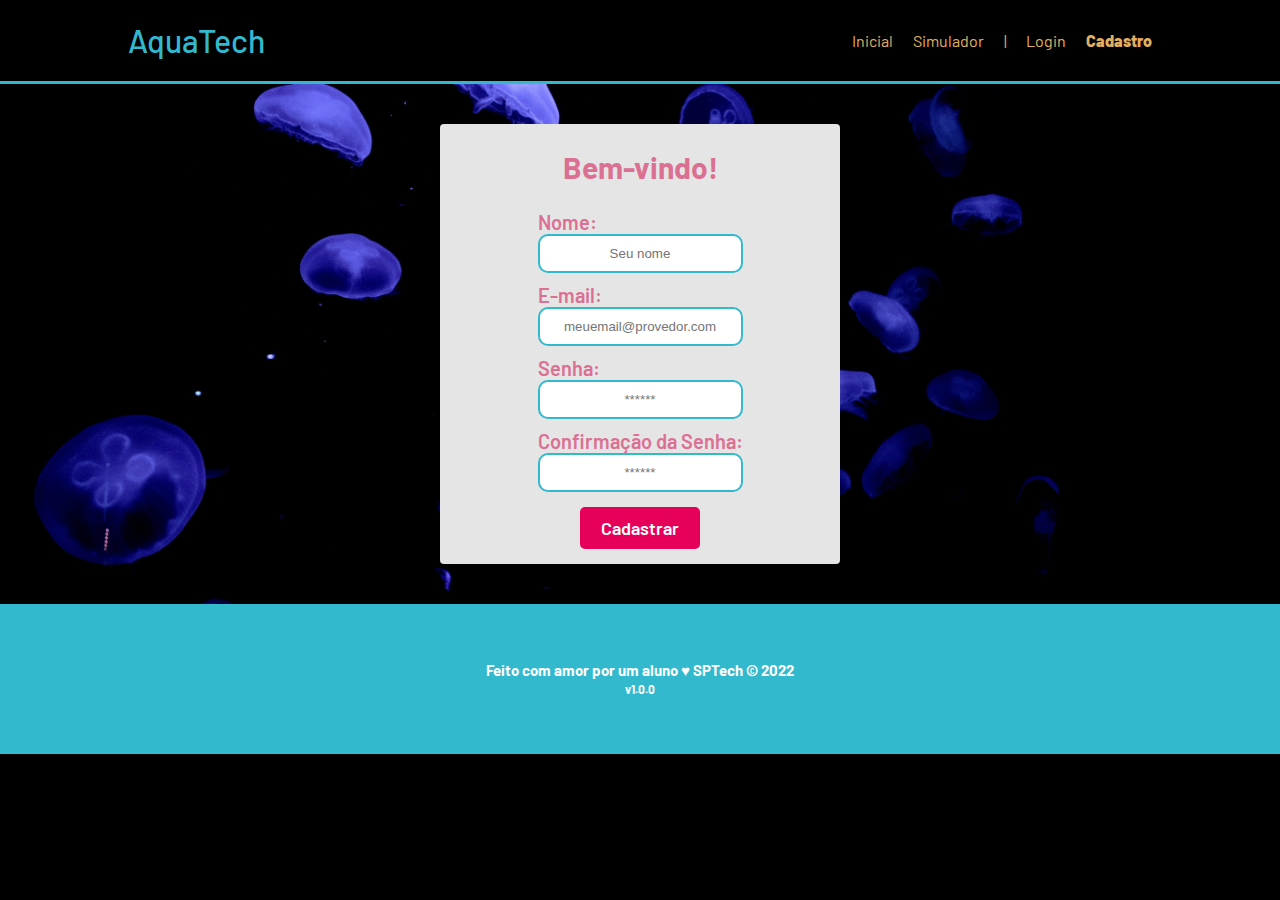
==== Site/site/public/cadastro.html @ 0d433244 "Adicionar Pastas necessaria" ====
<!DOCTYPE html>
<html lang="pt-br">

<head>
    <meta charset="UTF-8">
    <meta http-equiv="X-UA-Compatible" content="IE=edge">
    <meta name="viewport" content="width=device-width, initial-scale=1.0">

    <title>AquaTech | Cadastro</title>


    <script src="./js/funcoes.js"></script>


    <link rel="icon" href="./assets/icon/favicon2.ico">
    <link rel="stylesheet" href="./css/style.css">
    <link rel="preconnect" href="https://fonts.gstatic.com">
    <link
        href="https://fonts.googleapis.com/css2?family=Exo+2:ital,wght@0,100;0,200;0,300;0,400;0,500;0,600;0,700;0,800;0,900;1,100;1,200;1,300;1,400;1,500;1,600;1,700;1,800;1,900&display=swap"
        rel="stylesheet">
</head>

<body>

    <!--header inicio-->
    <div class="header">
        <div class="container">
            <h1 class="titulo">AquaTech</h1>
            <ul class="navbar">
                <li>
                    <a href="./index.html">
                        Inicial
                    </a>
                </li>
                <li>
                    <a href="./simulador.html">Simulador</a>
                </li>
                <li>|</li>
                <li>
                    <a href="./login.html">Login</a>
                </li>
                <li class="agora">
                    <a href="./cadastro.html">Cadastro</a>
                </li>
            </ul>
        </div>
    </div>
    <!--header fim-->


    <div class="banner ">
        <div class="alerta_erro">
            <div class="card_erro" id="cardErro">
                <span id="mensagem_erro"></span>
            </div>
        </div>
        <div class="container tamanho-conteudo">
            <div class="card medio">
                <h2>Bem-vindo!</h2>
                <div class="formulario">

                    <!--
                         Para inserir mais um campo, copie uma das inputs abaixo.
                         Assim que inserir vá para o script abaixo.
                     -->

                    <span class="tipo_campo">Nome:</span>
                    <input id="nome_input" type="text" placeholder="Seu nome">

                    <span class="tipo_campo">E-mail:</span>
                    <input id="email_input" type="text" placeholder="meuemail@provedor.com">

                    <span class="tipo_campo">Senha:</span>
                    <input id="senha_input" type="password" placeholder="******">

                    <span class="tipo_campo">Confirmação da Senha:</span>
                    <input id="confirmacao_senha_input" type="password" placeholder="******">

                    <button class="btn" onclick="cadastrar()">Cadastrar</button>

                </div>
                <div id="div_aguardar" class="loading-div">
                    <img src="./assets/circle-loading.gif" id="loading-gif">
                </div>

                <div id="div_erros_login">

                </div>
            </div>
        </div>
    </div>

    <!--footer inicio-->
    <div class="footer">
        <div class="container">
            <h4>Feito com amor por um aluno &hearts; SPTech &copy; 2022
                <br>
                <span class="version">
                    v1.0.0
                </span>
            </h4>
        </div>
    </div>
    <!--footer fim-->


</body>

</html>

<script>
    function cadastrar() {
        aguardar();

        //Recupere o valor da nova input pelo nome do id
        // Agora vá para o método fetch logo abaixo
        var nomeVar = nome_input.value;
        var emailVar = email_input.value;
        var senhaVar = senha_input.value;
        var confirmacaoSenhaVar = confirmacao_senha_input.value;

        if (nomeVar == "" || emailVar == "" || senhaVar == "" || confirmacaoSenhaVar == "") {
            cardErro.style.display = "block"
            mensagem_erro.innerHTML = "(Mensagem de erro para todos os campos em branco)";

            finalizarAguardar();
            return false;
        }
        else {
            setInterval(sumirMensagem, 5000)
        }

        // Enviando o valor da nova input
        fetch("/usuarios/cadastrar", {
            method: "POST",
            headers: {
                "Content-Type": "application/json"
            },
            body: JSON.stringify({
                // crie um atributo que recebe o valor recuperado aqui
                // Agora vá para o arquivo routes/usuario.js
                nomeServer: nomeVar,
                emailServer: emailVar,
                senhaServer: senhaVar
            })
        }).then(function (resposta) {

            console.log("resposta: ", resposta);

            if (resposta.ok) {
                cardErro.style.display = "block";

                mensagem_erro.innerHTML = "Cadastro realizado com sucesso! Redirecionando para tela de Login...";

                setTimeout(() => {
                    window.location = "login.html";
                }, "2000")
                
                limparFormulario();
                finalizarAguardar();
            } else {
                throw ("Houve um erro ao tentar realizar o cadastro!");
            }
        }).catch(function (resposta) {
            console.log(`#ERRO: ${resposta}`);
            finalizarAguardar();
        });

        return false;
    }

    function sumirMensagem() {
        cardErro.style.display = "none"
    }

</script>
---- Site/site/public/css/style.css ----
@import url('https://fonts.googleapis.com/css2?family=Barlow:ital,wght@0,100;0,200;0,300;0,400;0,500;0,600;0,700;0,800;0,900;1,100;1,200;1,300;1,400;1,500;1,600;1,700;1,800;1,900&display=swap');

body {
  margin: 0;
  padding: 0;
  font-family: 'Barlow', "Segoe UI", Tahoma, Geneva, Verdana, sans-serif;
  background-color: black;
}

.container {
  width: 80%;
  margin: auto;
  display: flex;
}

.header {
  border-bottom: 3px solid #32b9cd;
}

.header .container {
  justify-content: space-between;
}

.header a {
  text-decoration: none;
  color: #e3b062;
}

.agora {
  font-weight: 800;
}

.navbar {
  width: 300px;
  display: flex;
  align-items: center;
  justify-content: space-between;
  list-style: none;
  color: #e3b062;
}


.titulo {
  color: #32b9cd;
  width: fit-content;
  font-weight: 500;
}


/* BANNER */

.banner {
  height: fit-content;
  padding: 40px 0;
  color: white;
  background-image: url(".././assets/imgs/bg-jelly-fish-para_outras_pags.png");
  background-size: cover;
}

.banner .container {
  height: 400px;
  font-size: 36px;
  justify-content: center;
  align-items: center;
}

.tamanho-conteudo { 
  height: fit-content !important;
}

.banner p {
  width: 50%;
  margin: 0;
  padding: 0;
  width: 280px;
  font-size: 36px;
}

.banner .container span {
  font-weight: 800;
}

/* missao visao valores */

.social {
  background-color: #e5e5e5;
  display: flex;
}

.social .container{
  justify-content: center;
}

.box img {
  width: 170px;
}

.social .container .boxes {
  display: flex;
}

.social p {
  text-align: center;
}

.box {
  margin: 10px;
  display: flex;
  flex-direction: column;
  align-items: center;
}


.box {
  margin-top: 50px;
  display: flex;
  flex-direction: column;
  align-items: center;
}


/* FOOTER */

.footer {
  background-color: #32b9cd;
  height: 150px;
  color: #fff;
  display: flex;
  font-size: 15px;
}

.footer .container {
  justify-content: center;
  text-align: center;
}

.footer .container .version {
  font-size: 12px;
}


/* LOGIN */

.banner .container .card {
  background-color: #e5e5e5;
  height: fit-content;
  width: 400px;
  display: flex;
  flex-direction: column;
  color: palevioletred;
  align-items: center;
  border-radius: 4px;
}

.card {
  display: flex;
  justify-content: space-around;
}

.card h2 {
  font-size: 30px;
}

.card h4 {
  font-size: 16px;
}

.banner #div_erros_login {
  margin-top: 15px;
}

button {
  cursor: pointer;
}

/* FORMULARIO */

.alerta_erro{
  display: flex;
  justify-content: flex-end;
}

.card_erro {
  display: none;
  background-color: #fff;
  color: black;
  width: 230px;
  position: fixed;
  border-radius: 4px;
  border: #e6005a 3px solid;
  padding: 10px;
  margin-right: 10%;
}

.card_erro #mensagem_erro{
  font-weight: 500;
  font-size: 20px;
}

.formulario .tipo_campo {
  font-size: 20px;
  font-weight: 600 !important;
}

.formulario {
  display: flex;
  flex-direction: column;
}

input {
  margin-bottom: 10px;
  border: 2px solid #32b9cd;
  padding: 10px;
  text-align: center;
  border-radius: 10px;
}

.btn {
  font-family: "Barlow", sans-serif;
  border: 0;
  border-radius: 5px;
  font-weight: 600;
  font-size: 18px;
  padding: 10px 15px;
  color: white;
  background-color: #e6005a;
  width: 120px;
  align-self: center;
  margin-top: 5px;
}

.loading-div {
  width: 50px;
  margin: auto;
  display: none;
}

.loading-div img {
  height: 50px;
  width: 50px;
}

/* PAGINA DOS GRÁFICOS */

.janela {
  display: flex;
  width: 100vw;
}

.header-left a {
  text-decoration: none;
  color: white;
}

.header-left {
  position: fixed;
  top: 0;
  left: 0;
  z-index: 999;
  height: 100vh;
  width: 25%;
  display: flex;
  flex-direction: column;
  justify-content: space-evenly;
  align-items: center;
  border-right: 3px solid #32b9cd;
  background-color: #212124;
  /* border: 3px solid pink; */
}

.dash-right {
  display: flex;
  width: 75%;
  height: fit-content;
  background-color: #161618;
  position: relative;
  top: 0;
  left: 25%;
}

.header-left h1 {
  color: #32b9cd;
}

.hello {
  width: 100%;
  display: flex;
  justify-content: center;
}

.hello h3 {
  color: #e3b062;
  font-weight: 300;
  font-size: 1.2rem;
}

.hello h3 span {
  font-weight: 800;
}

.btn-nav {
  width: 40%;
  color: white;
  background-color: #e6005a;
  border-radius: 5px;
  text-align: center;
  padding: 2% 5%;
}

.btn-nav-white {
  width: 40%;
  background-color: white;
  border: 3px solid #e6005a;
  border-radius: 5px;
  text-align: center;
  padding: 2% 5%;
}

.btn-nav-white h3 {
  color: #e6005a;
  padding: 0;
  margin: 0;
}

.btn-nav h3,
.btn-logout h3 {
  margin: 0;
  padding: 0;
}

.btn-logout {
  margin: 0;
  padding: 0;
  width: 20%;
  background-color: #32b9cd;
  color: white;
  border-radius: 10px;
  text-align: center;
  padding: 10px 15px;
  margin-bottom: 100px;
  cursor: pointer;
}

/* pagina extra - simulador */
.simulador {
  color: white;

}

.simulador .container {
  flex-direction: column
}
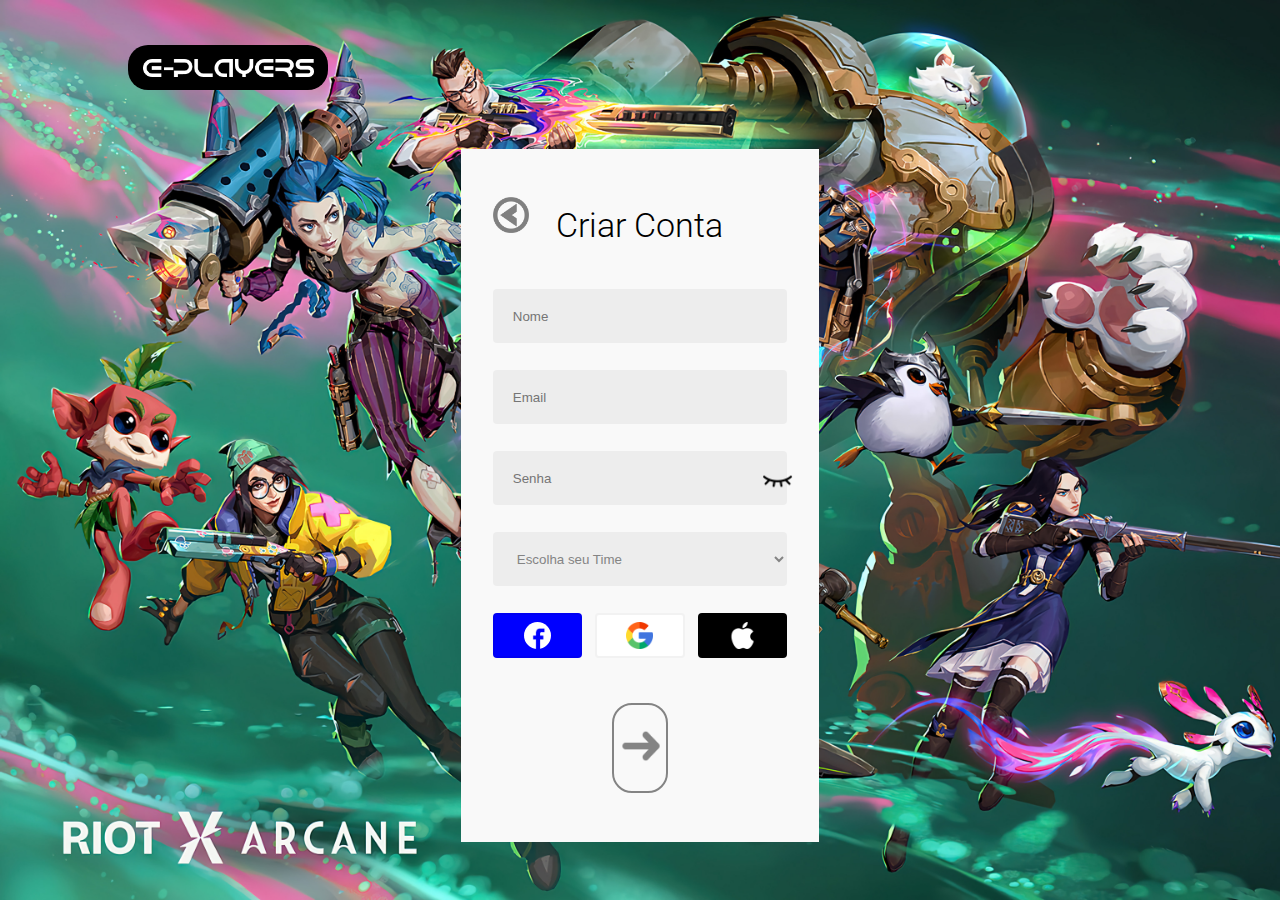
==== commit 455b5785: "Tela Login Finalizada" ====
--- a/Site/site/public/cadastro.html
+++ b/Site/site/public/cadastro.html
@@ -1,176 +1,69 @@
 <!DOCTYPE html>
-<html lang="pt-br">
+<html lang="en">
 
 <head>
     <meta charset="UTF-8">
     <meta http-equiv="X-UA-Compatible" content="IE=edge">
     <meta name="viewport" content="width=device-width, initial-scale=1.0">
-
-    <title>AquaTech | Cadastro</title>
-
-
-    <script src="./js/funcoes.js"></script>
-
-
-    <link rel="icon" href="./assets/icon/favicon2.ico">
-    <link rel="stylesheet" href="./css/style.css">
-    <link rel="preconnect" href="https://fonts.gstatic.com">
-    <link
-        href="https://fonts.googleapis.com/css2?family=Exo+2:ital,wght@0,100;0,200;0,300;0,400;0,500;0,600;0,700;0,800;0,900;1,100;1,200;1,300;1,400;1,500;1,600;1,700;1,800;1,900&display=swap"
-        rel="stylesheet">
+    <title>E-Players | Login</title>
+    <link rel="icon" href="./assets/icon/logo_nav_site.png">
+    <link rel="stylesheet" href="./css/cadastro.css">
+    <link rel="stylesheet" href="https://cdn.linearicons.com/free/1.0.0/icon-font.min.css">
 </head>
 
 <body>
+    <main>
+        <div class="fundo_login">
+            <div class="container">
+                <div class="container_logo">
+                    <div onclick="window.location.href='./index.html'" class="logo">
+                        <img src="./assets/icon/logoHome.png" alt="">
+                    </div>
+                </div>
+                <div class="container_total_cadastro">
+                    <div class="container_cadastro">
+                        <div class="container_conteudo_cadastrar">
 
-    <!--header inicio-->
-    <div class="header">
-        <div class="container">
-            <h1 class="titulo">AquaTech</h1>
-            <ul class="navbar">
-                <li>
-                    <a href="./index.html">
-                        Inicial
-                    </a>
-                </li>
-                <li>
-                    <a href="./simulador.html">Simulador</a>
-                </li>
-                <li>|</li>
-                <li>
-                    <a href="./login.html">Login</a>
-                </li>
-                <li class="agora">
-                    <a href="./cadastro.html">Cadastro</a>
-                </li>
-            </ul>
-        </div>
-    </div>
-    <!--header fim-->
+                            <div class="container_voltar_texto">
+                                <img onclick="window.location.href='./login.html'" class="img_volta"
+                                    src="./assets/img/arrow-left-3-128.png" alt="">
+                                <h3>Criar Conta</h3>
+                            </div>
 
+                            <div class="input_cadastro">
+                                <input id="nome_input" type="text" placeholder="Nome">
+                                <input id="email_input" type="email" placeholder="Email">
+                                <div class="input_senha">
+    
+                                    <input id="senha_input" type="password" placeholder="Senha">
+                                    <img id="olho_img" onclick="mostrar_senha()" src="./assets/img/closed-eyes-256.png"
+                                        alt="">
+                                </div>
+                                <select>
+                                    <option value="">Escolha seu Time</option>
+                                    <option value="">LOUD</option>
+                                    <option value="">INTZ</option>
+                                </select>
+                                <div class="img_conectar">
+                                    <div class="facebook">
+                                        <img style="border-radius: 45px;" src="./assets/img/fb.png" alt="">
+                                    </div>
+                                    <div class="google">
+                                        <img src="./assets/img/google.png" alt="">
+                                    </div>
+                                    <div class="apple">
+                                        <img src="./assets/img/apple-white.png" alt="">
+                                    </div>
+                                </div>
+                            </div>
+                            <button onclick="entrar()"><img src="./assets/img/seta_cinza.png" alt=""></button>
 
-    <div class="banner ">
-        <div class="alerta_erro">
-            <div class="card_erro" id="cardErro">
-                <span id="mensagem_erro"></span>
-            </div>
-        </div>
-        <div class="container tamanho-conteudo">
-            <div class="card medio">
-                <h2>Bem-vindo!</h2>
-                <div class="formulario">
-
-                    <!--
-                         Para inserir mais um campo, copie uma das inputs abaixo.
-                         Assim que inserir vá para o script abaixo.
-                     -->
-
-                    <span class="tipo_campo">Nome:</span>
-                    <input id="nome_input" type="text" placeholder="Seu nome">
-
-                    <span class="tipo_campo">E-mail:</span>
-                    <input id="email_input" type="text" placeholder="meuemail@provedor.com">
-
-                    <span class="tipo_campo">Senha:</span>
-                    <input id="senha_input" type="password" placeholder="******">
-
-                    <span class="tipo_campo">Confirmação da Senha:</span>
-                    <input id="confirmacao_senha_input" type="password" placeholder="******">
-
-                    <button class="btn" onclick="cadastrar()">Cadastrar</button>
-
-                </div>
-                <div id="div_aguardar" class="loading-div">
-                    <img src="./assets/circle-loading.gif" id="loading-gif">
-                </div>
-
-                <div id="div_erros_login">
-
+                        </div>
+                    </div>
                 </div>
             </div>
         </div>
-    </div>
-
-    <!--footer inicio-->
-    <div class="footer">
-        <div class="container">
-            <h4>Feito com amor por um aluno &hearts; SPTech &copy; 2022
-                <br>
-                <span class="version">
-                    v1.0.0
-                </span>
-            </h4>
-        </div>
-    </div>
-    <!--footer fim-->
-
-
+    </main>
 </body>
 
-</html>
-
-<script>
-    function cadastrar() {
-        aguardar();
-
-        //Recupere o valor da nova input pelo nome do id
-        // Agora vá para o método fetch logo abaixo
-        var nomeVar = nome_input.value;
-        var emailVar = email_input.value;
-        var senhaVar = senha_input.value;
-        var confirmacaoSenhaVar = confirmacao_senha_input.value;
-
-        if (nomeVar == "" || emailVar == "" || senhaVar == "" || confirmacaoSenhaVar == "") {
-            cardErro.style.display = "block"
-            mensagem_erro.innerHTML = "(Mensagem de erro para todos os campos em branco)";
-
-            finalizarAguardar();
-            return false;
-        }
-        else {
-            setInterval(sumirMensagem, 5000)
-        }
-
-        // Enviando o valor da nova input
-        fetch("/usuarios/cadastrar", {
-            method: "POST",
-            headers: {
-                "Content-Type": "application/json"
-            },
-            body: JSON.stringify({
-                // crie um atributo que recebe o valor recuperado aqui
-                // Agora vá para o arquivo routes/usuario.js
-                nomeServer: nomeVar,
-                emailServer: emailVar,
-                senhaServer: senhaVar
-            })
-        }).then(function (resposta) {
-
-            console.log("resposta: ", resposta);
-
-            if (resposta.ok) {
-                cardErro.style.display = "block";
-
-                mensagem_erro.innerHTML = "Cadastro realizado com sucesso! Redirecionando para tela de Login...";
-
-                setTimeout(() => {
-                    window.location = "login.html";
-                }, "2000")
-                
-                limparFormulario();
-                finalizarAguardar();
-            } else {
-                throw ("Houve um erro ao tentar realizar o cadastro!");
-            }
-        }).catch(function (resposta) {
-            console.log(`#ERRO: ${resposta}`);
-            finalizarAguardar();
-        });
-
-        return false;
-    }
-
-    function sumirMensagem() {
-        cardErro.style.display = "none"
-    }
-
-</script>+</html>--- a/Site/site/public/css/cadastro.css
+++ b/Site/site/public/css/cadastro.css
@@ -0,0 +1,185 @@
+@import url('https://fonts.googleapis.com/css2?family=Roboto:wght@100;300;400;500;700;900&display=swap');
+
+* {
+  margin: 0;
+  padding: 0;
+  box-sizing: border-box;
+}
+
+.fundo_login{
+	background-image: url(../assets/img/riot-x-arcane-lol-tft-valorant-games-265@0@e-pc-4k.jpg);
+	/* background-image: url(../assets/img/4K-LOL-Wallpaper-Desktop.jpg); */
+	/* background-image: url(../assets/img/League-of-Legends-Wallpaper-25.jpg); */
+	/* background-image: url(../assets/img/league-of-legends-Laptop-Wallpaper-4k.jpg); */
+	background-size: cover;
+	height: 100vh;
+	width: 100vw;
+	display: flex;
+	flex-direction: column;
+	justify-content: space-between;
+}
+
+.container{
+    width: 80%;
+	height: 100%;
+    margin: 0 auto;
+    display: flex;
+	flex-direction: column;
+	justify-content: space-between;
+	font-family: 'Roboto', sans-serif;
+  }
+
+  .logo{
+	margin-top: 5vh;
+	display: flex;
+	align-items: center;
+	justify-content: center;
+	height: 5vh;
+	width: 200px;
+	background-color: black;
+	border-radius: 20px;
+	cursor: pointer;
+}
+
+.logo img{
+	height: 2vh;
+}
+
+.container_total_cadastro {
+	width: 100%;
+	height: 90vh;
+	display: flex;
+	justify-content: center;
+	align-items: center;
+}
+
+.container_cadastro{
+	width: 28vw;
+	height: 77vh;
+	background-color: #F9F9F9;
+	display: flex;
+	flex-direction: column;
+	justify-content: space-evenly;
+	align-items: center;
+}
+
+.container_conteudo_cadastrar{
+    height: 66.2vh;
+    width: 100%;
+    display: flex;
+    align-items: center;
+    justify-content: space-between;
+    flex-direction: column;
+}
+
+.container_voltar_texto{
+	width: 23vw;
+}
+
+.container_cadastro h3{
+	font-size: 2.1em;
+	font-weight: 300;
+	text-align: center;
+	margin-top: 1vh;
+}
+
+.img_volta{
+	width: auto;
+	height: 4vh;
+	cursor: pointer;
+	position: absolute;
+}
+
+.input_cadastro{
+    display: flex;
+    flex-direction: column;
+}
+
+.input_cadastro input{
+	height: 6vh;
+	background-color: #EDEDED;
+	width: 23vw;
+	border: none;
+	border-radius: 4px;
+	padding: 0 20px;
+	margin-bottom: 3vh;
+}
+
+.input_cadastro select{
+	height: 6vh;
+	background-color: #EDEDED;
+	width: 23vw;
+	border: none;
+	border-radius: 4px;
+	padding: 0 20px;
+	margin-bottom: 3vh;
+    color: #848484;
+}
+
+.input_senha input{
+	padding-right: 3vw;
+}
+
+.facebook{
+	width: 7vw;
+	height: 5vh;
+	background-color: blue;
+	display: flex;
+	align-items: center;
+	justify-content: center;
+	border: 2px solid rgba(0,0,0,0.05);
+	border-radius: 4px;
+}
+
+.google{
+	width: 7vw;
+	height: 5vh;
+	background-color: #fff;
+	display: flex;
+	align-items: center;
+	justify-content: center;
+	border: 2px solid rgba(0,0,0,0.05);
+	border-radius: 4px;
+}
+
+.apple{
+	width: 7vw;
+	height: 5vh;
+	background-color: #000;
+	display: flex;
+	align-items: center;
+	justify-content: center;
+	border: 2px solid rgba(0,0,0,0.05);
+	border-radius: 4px;
+}
+
+.input_senha img{
+	height: 3.5vh;
+	position: absolute;
+	margin-top: 1.25vh;
+	margin-left: -2vw;
+	cursor: pointer;
+}
+
+.img_conectar{
+	width: 23vw;
+	display: flex;
+	justify-content: space-between;
+}
+
+.img_conectar img{
+	height: 3vh;
+}
+
+.container_cadastro button img{
+	height: 6vh;
+}
+
+.container_cadastro button{
+	height: 10vh;
+	width: 4.3vw;
+	background-color: #F9F9F9;
+	border: 2px solid rgba(132,132,132,50);
+	border-radius: 20px;
+	cursor: pointer;
+}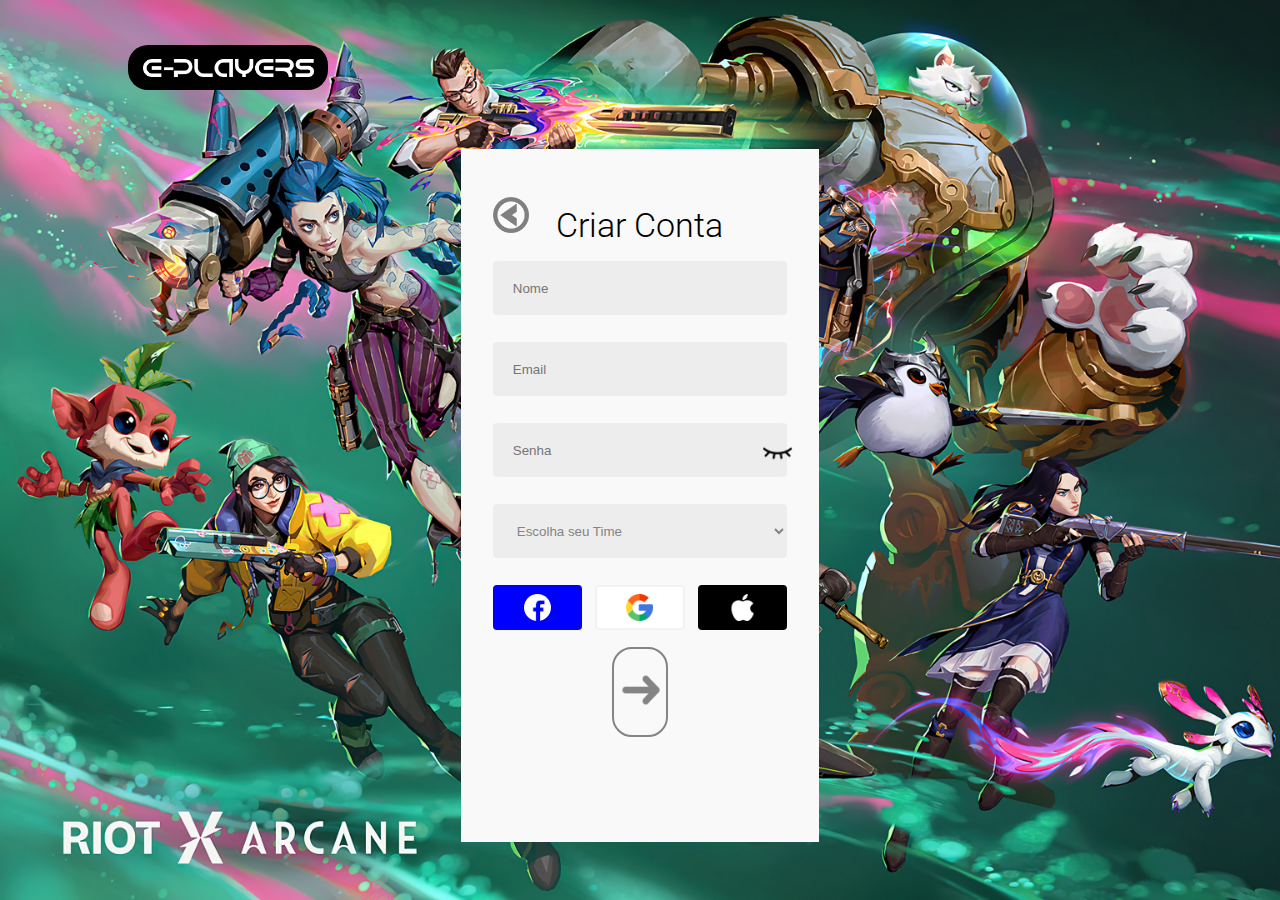
==== commit 22a1f952: "Api Cadastro Funcionando" ====
--- a/Site/site/public/cadastro.html
+++ b/Site/site/public/cadastro.html
@@ -9,6 +9,7 @@
     <link rel="icon" href="./assets/icon/logo_nav_site.png">
     <link rel="stylesheet" href="./css/cadastro.css">
     <link rel="stylesheet" href="https://cdn.linearicons.com/free/1.0.0/icon-font.min.css">
+    <script src="./js/funcoes.js"></script>
 </head>
 
 <body>
@@ -36,13 +37,12 @@
                                 <div class="input_senha">
     
                                     <input id="senha_input" type="password" placeholder="Senha">
-                                    <img id="olho_img" onclick="mostrar_senha()" src="./assets/img/closed-eyes-256.png"
-                                        alt="">
+                                    <img id="olho_img" onclick="mostrar_senha()" src="./assets/img/closed-eyes-256.png" alt="">
                                 </div>
-                                <select>
+                                <select id="select_time">
                                     <option value="">Escolha seu Time</option>
-                                    <option value="">LOUD</option>
-                                    <option value="">INTZ</option>
+                                    <option value="1">LOUD</option>
+                                    <option value="INTZ">INTZ</option>
                                 </select>
                                 <div class="img_conectar">
                                     <div class="facebook">
@@ -56,8 +56,14 @@
                                     </div>
                                 </div>
                             </div>
-                            <button onclick="entrar()"><img src="./assets/img/seta_cinza.png" alt=""></button>
+                            <button onclick="cadastrar()"><img src="./assets/img/seta_cinza.png" alt=""></button>
+                            <div class="container_carregar">
 
+                                <div id="div_aguardar" class="loading-div">
+                                    <img src="./assets/img/loading-gif.gif" id="loading-gif">
+                                </div>
+                                <div id="div_erros_login">
+                            </div>
                         </div>
                     </div>
                 </div>
@@ -66,4 +72,81 @@
     </main>
 </body>
 
-</html>+</html>
+
+<script>
+
+var olho = false;
+
+function mostrar_senha() {
+        if (olho == false) {
+            senha_input.type = 'text'
+            olho = true;
+            olho_img.src = "./assets/img/olho_318-932235.webp";
+        } else {
+            senha_input.type = 'password'
+            olho_img.src = "./assets/img/closed-eyes-256.png";
+            olho = false;
+        }
+    }
+
+    function cadastrar() {
+        aguardar();
+        
+        //Recupere o valor da nova input pelo nome do id
+        // Agora vá para o método fetch logo abaixo
+        var nomeVar = nome_input.value;
+        var emailVar = email_input.value;
+        var senhaVar = senha_input.value;
+        var timeVar = select_time.value;
+
+        if (nomeVar == "" || emailVar == "" || senhaVar == "" || timeVar == "") {
+            alert("Erro preencha todos os campos em branco");
+            finalizarAguardar();
+            return false;
+
+        }
+        else {
+            setInterval(sumirMensagem, 5000)
+        }
+
+        // Enviando o valor da nova input
+        fetch("/usuarios/cadastrar", {
+            method: "POST",
+            headers: {
+                "Content-Type": "application/json"
+            },
+            body: JSON.stringify({
+                // crie um atributo que recebe o valor recuperado aqui
+                // Agora vá para o arquivo routes/usuario.js
+                nomeServer: nomeVar,
+                emailServer: emailVar,
+                senhaServer: senhaVar,
+                timeServer: timeVar
+            })
+        }).then(function (resposta) {
+
+            console.log("resposta: ", resposta);
+
+            if (resposta.ok) {
+
+                setTimeout(() => {
+                    window.location = "./login.html";
+                }, "1000")
+                
+            } else {
+                throw ("Houve um erro ao tentar realizar o cadastro!");
+            }
+        }).catch(function (resposta) {
+            console.log(`#ERRO: ${resposta}`);
+            finalizarAguardar();
+        });
+
+        return false;
+    }
+
+    function sumirMensagem() {
+        cardErro.style.display = "none"
+    }
+
+</script>--- a/Site/site/public/css/cadastro.css
+++ b/Site/site/public/css/cadastro.css
@@ -182,4 +182,26 @@
 	border: 2px solid rgba(132,132,132,50);
 	border-radius: 20px;
 	cursor: pointer;
-}+}
+.loading-div {
+	margin: auto;
+	display: none;
+  }
+
+.loading-div img {
+	height: 20px;
+	width: 20px;
+  }
+
+.container_carregar{
+	height: 40px;
+	width: 100%;
+	display: flex;
+	flex-direction: column;
+	align-items: center;
+	justify-content: center;
+	font-family: 'Roboto', sans-serif;
+	color: #848484;
+	font-weight: 700;
+	font-size: 0.8em;
+  }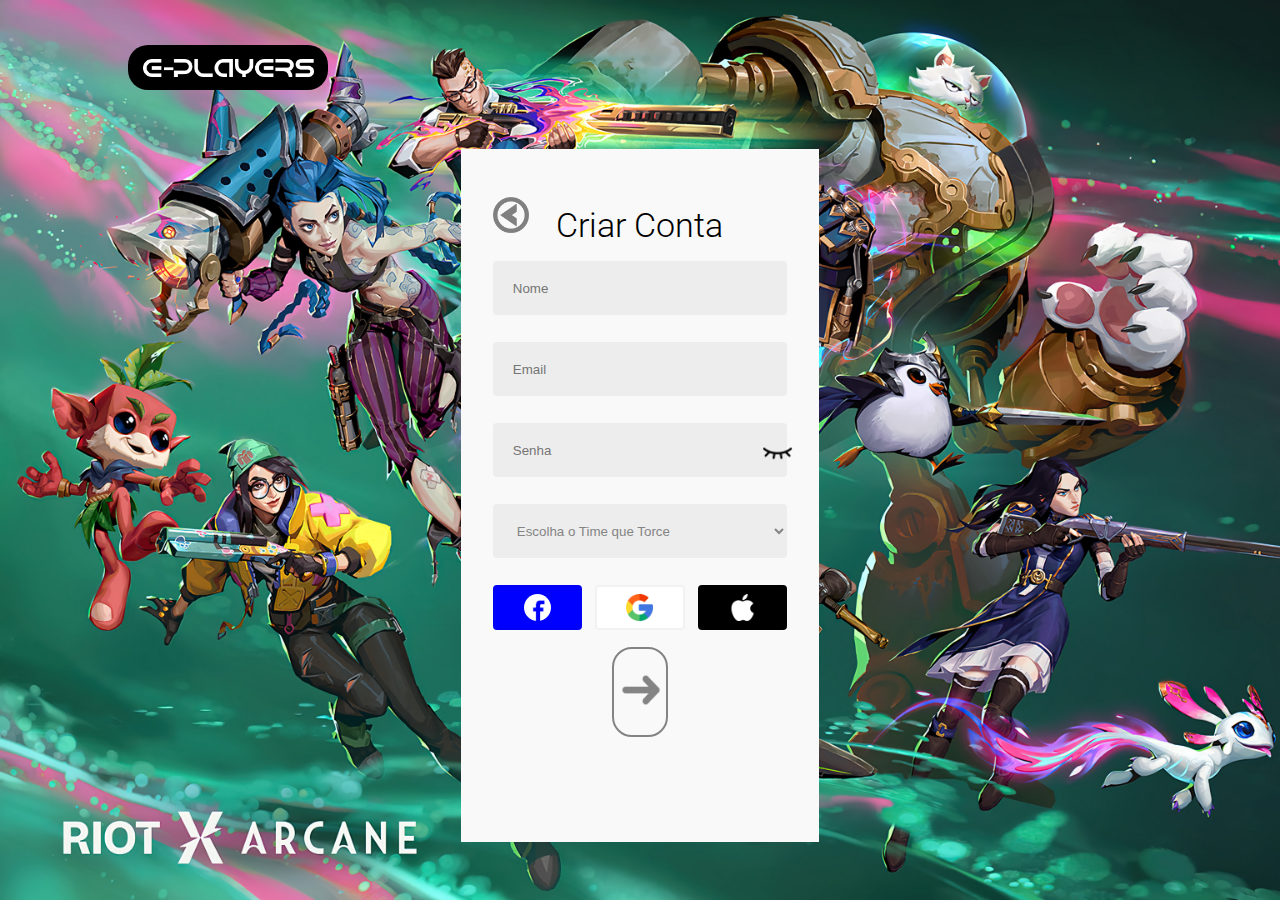
==== commit a81380a2: "Adicionae" ====
--- a/Site/site/public/cadastro.html
+++ b/Site/site/public/cadastro.html
@@ -40,9 +40,17 @@
                                     <img id="olho_img" onclick="mostrar_senha()" src="./assets/img/closed-eyes-256.png" alt="">
                                 </div>
                                 <select id="select_time">
-                                    <option value="">Escolha seu Time</option>
+                                    <option value="">Escolha o Time que Torce</option>
                                     <option value="1">LOUD</option>
-                                    <option value="INTZ">INTZ</option>
+                                    <option value="2">Pain</option>
+                                    <option value="3">Red</option>
+                                    <option value="4">Intz</option>
+                                    <option value="5">Flamengo</option>
+                                    <option value="6">Rensga</option>
+                                    <option value="7">Kabum</option>
+                                    <option value="8">Libert</option>
+                                    <option value="9">Furia</option>
+                                    <option value="10">Netshoes Miners</option>
                                 </select>
                                 <div class="img_conectar">
                                     <div class="facebook">
